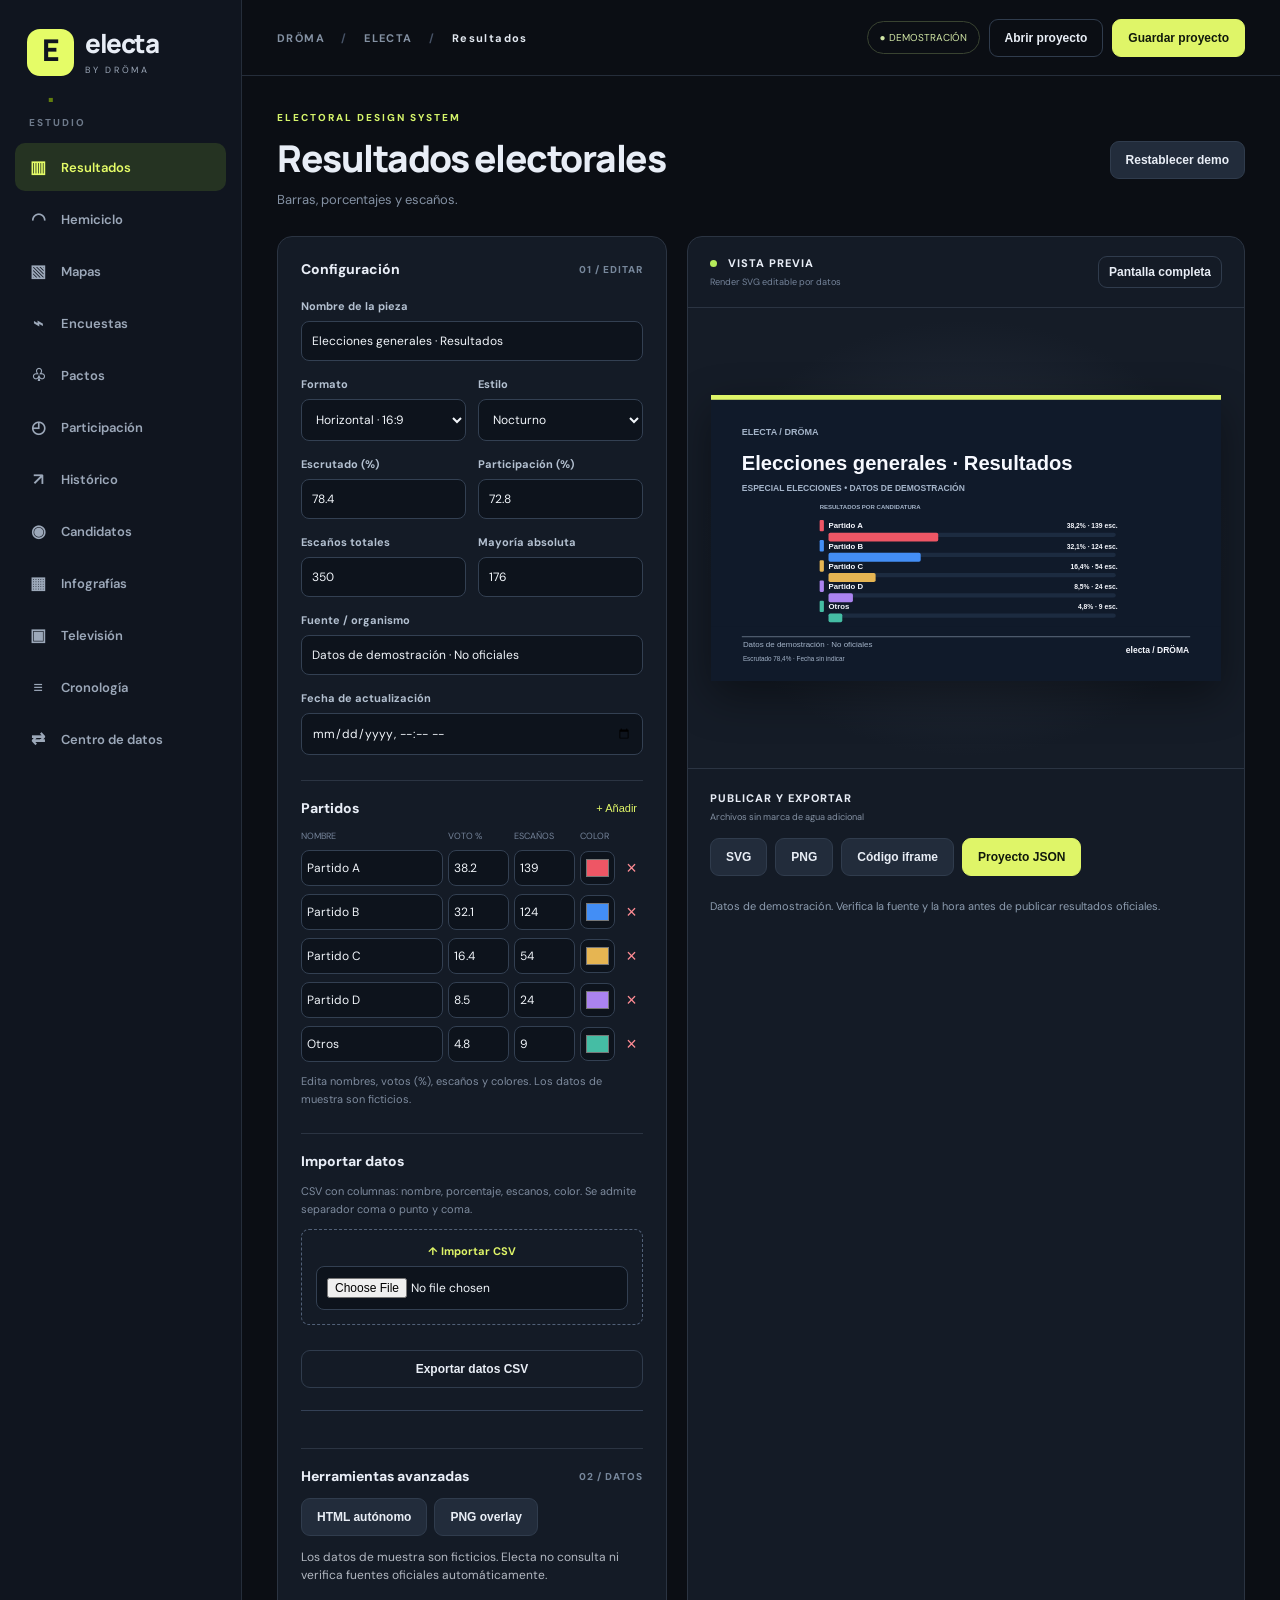
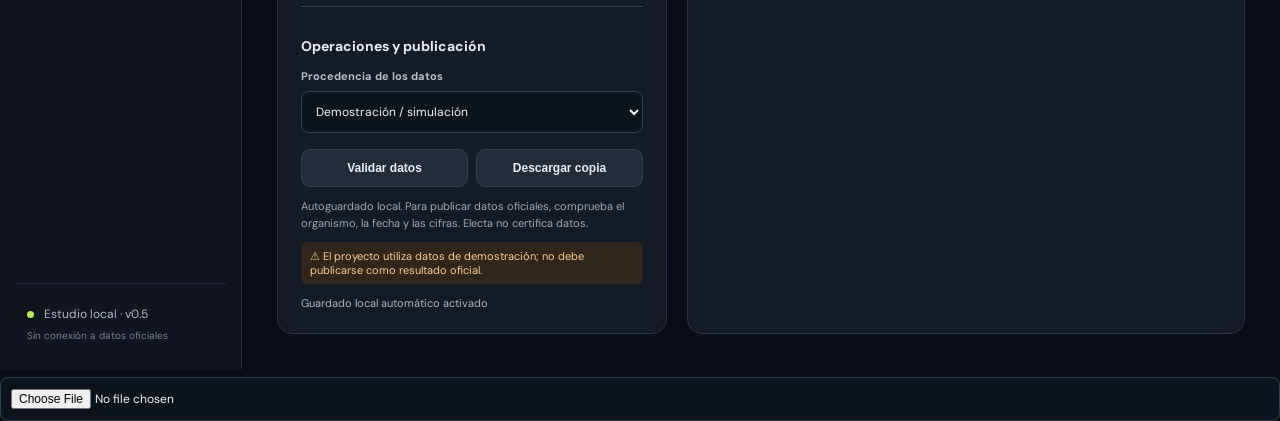
==== studio/index.html @ 77b4c9ef "Add files via upload" ====
<!doctype html><html lang="es"><head><meta charset="utf-8"><meta name="viewport" content="width=device-width,initial-scale=1"><title>Electa — Dröma</title><link rel="stylesheet" href="styles.css"></head><body>
<div class="app"><aside class="sidebar"><div class="brand"><div class="mark">E<span>.</span></div><div><strong>electa</strong><small>BY DRÖMA</small></div></div><div class="side-label">ESTUDIO</div><nav id="nav"></nav><div class="sidebar-bottom"><span class="status-dot"></span> Estudio local · v0.5 <small>Sin conexión a datos oficiales</small></div></aside>
<main class="main"><header class="top"><div class="crumb">DRÖMA <span>/</span> ELECTA <span>/</span> <b id="crumb">Resultados</b></div><div class="top-actions"><span class="pill">● DEMOSTRACIÓN</span><button class="btn ghost" id="openProject">Abrir proyecto</button><button class="btn primary" id="saveProject">Guardar proyecto</button></div></header><div class="workspace"><div class="page-title"><div><div class="eyebrow">ELECTORAL DESIGN SYSTEM</div><h1 id="heading">Resultados electorales</h1><p id="subtitle">Diseña gráficos y recursos editoriales con control total.</p></div><button class="btn outline" id="reset">Restablecer demo</button></div>
<div class="editor"><section class="controls"><div class="panel-title">Configuración <span>01 / EDITAR</span></div><label>Nombre de la pieza<input id="title" value="Elecciones generales · Resultados"></label><div class="two"><label>Formato<select id="ratio"><option value="16:9">Horizontal · 16:9</option><option value="1:1">Cuadrado · 1:1</option><option value="9:16">Vertical · 9:16</option></select></label><label>Estilo<select id="theme"><option value="dark">Nocturno</option><option value="light">Editorial claro</option></select></label></div><div class="two"><label>Escrutado (%)<input id="counted" type="number" min="0" max="100" step=".1" value="78.4"></label><label>Participación (%)<input id="turnout" type="number" min="0" max="100" step=".1" value="72.8"></label></div><div class="two"><label>Escaños totales<input id="seats" type="number" min="1" max="1000" value="350"></label><label>Mayoría absoluta<input id="majority" type="number" min="1" value="176"></label></div><label>Fuente / organismo<input id="source" value="Datos de demostración · No oficiales"></label><label>Fecha de actualización<input id="updated" type="datetime-local"></label><div class="panel-title compact">Partidos <button class="linkbtn" id="addParty">+ Añadir</button></div><div id="partyRows"></div><p class="hint">Edita nombres, votos (%), escaños y colores. Los datos de muestra son ficticios.</p><div class="panel-title compact">Importar datos</div><p class="hint">CSV con columnas: nombre, porcentaje, escanos, color. Se admite separador coma o punto y coma.</p><label class="upload">↑ Importar CSV<input type="file" id="csv" accept=".csv,text/csv" hidden></label><button class="btn ghost full" id="exportCSV">Exportar datos CSV</button></section>
<section class="preview"><div class="preview-top"><div><span class="live-dot"></span> VISTA PREVIA <small>Render SVG editable por datos</small></div><div class="preview-tools"><button class="btn ghost small" id="fullscreen">Pantalla completa</button></div></div><div class="stage" id="stage"><div id="render"></div></div><div class="export"><div class="export-label">PUBLICAR Y EXPORTAR <small>Archivos sin marca de agua adicional</small></div><div class="export-buttons"><button class="btn outline" id="svgExport">SVG</button><button class="btn outline" id="pngExport">PNG</button><button class="btn outline" id="copyEmbed">Código iframe</button><button class="btn primary" id="exportJSON">Proyecto JSON</button></div></div><div class="notice" id="notice">Los gráficos de demostración no representan resultados reales. La versión inicial funciona sin servidor.</div></section></div></div></main></div><input type="file" id="projectFile" accept=".json" hidden><script src="../core.js"></script><script src="geometry.js"></script><script src="app.js"></script><script src="advanced.js"></script><script src="operational.js"></script><script src="pactos.js"></script></body></html>
---- studio/styles.css ----
@import url('https://fonts.googleapis.com/css2?family=DM+Sans:wght@400;500;600;700&family=Manrope:wght@400;500;600;700;800&display=swap');:root{font-family:'DM Sans',Arial,sans-serif;color:#e8edf6;background:#0b0e14}*{box-sizing:border-box}body{margin:0}.app{display:flex;min-height:100vh}.sidebar{width:242px;flex-shrink:0;background:#10151f;border-right:1px solid #252d3a;padding:27px 15px;display:flex;flex-direction:column}.brand{display:flex;gap:11px;align-items:center;padding:2px 12px 40px}.mark{background:#e5fc67;color:#10151f;font-family:Manrope;font-size:30px;font-weight:800;width:47px;height:47px;display:grid;place-items:center;border-radius:13px}.mark span{color:#617d0e}.brand strong{font:800 26px Manrope;letter-spacing:-1.5px;display:block;line-height:1}.brand small{display:block;letter-spacing:2.7px;font-size:9px;color:#9ca8b9;margin-top:8px}.side-label{color:#6e7a8b;letter-spacing:2px;font-size:10px;font-weight:700;padding:0 14px 14px}nav{display:grid;gap:4px}.nav-item{width:100%;text-align:left;border:0;background:none;color:#9ca8b9;padding:13px 12px;border-radius:10px;cursor:pointer;display:flex;align-items:center;gap:12px;font:600 13px 'DM Sans'}.nav-item .symbol{font-size:17px;width:22px;text-align:center}.nav-item:hover{background:#1b2430;color:#fff}.nav-item.active{background:#253322;color:#e5fc67}.sidebar-bottom{margin-top:auto;border-top:1px solid #26303c;padding:22px 12px 0;color:#b1bac8;font-size:12px}.sidebar-bottom small{display:block;color:#748296;margin-top:7px}.status-dot,.live-dot{display:inline-block;width:7px;height:7px;border-radius:50%;background:#b5eb5a;margin-right:7px}.main{flex:1;min-width:0}.top{height:76px;border-bottom:1px solid #252d3a;display:flex;align-items:center;justify-content:space-between;padding:0 35px;gap:15px}.crumb{font-size:11px;letter-spacing:1.4px;color:#8491a3;font-weight:700}.crumb span{margin:0 12px;color:#475367}.crumb b{color:#e2e8f0}.top-actions{display:flex;align-items:center;gap:9px}.pill{border:1px solid #394331;color:#d1e6a5;border-radius:50px;font-size:10px;padding:9px 12px;white-space:nowrap}.btn{border:1px solid #303c4d;background:#1a2330;color:#e9eef6;border-radius:9px;padding:11px 15px;font-weight:700;font-size:12px;cursor:pointer;white-space:nowrap}.btn:hover{filter:brightness(1.18)}.btn.primary{background:#dff568;color:#11190c;border-color:#dff568}.btn.ghost{background:transparent}.btn.outline{background:#222c3b}.btn.small{padding:8px 10px}.btn.full{width:100%;margin-top:9px}.workspace{padding:35px;max-width:1650px;margin:auto}.page-title{display:flex;justify-content:space-between;align-items:center;margin-bottom:28px;gap:15px}.eyebrow{color:#d5f46a;font-size:10px;font-weight:800;letter-spacing:2px}h1{font:800 clamp(26px,3vw,37px) Manrope;margin:9px 0 8px;letter-spacing:-1.5px}.page-title p{color:#8491a3;margin:0;font-size:13px}.editor{display:grid;grid-template-columns:minmax(315px,390px) minmax(0,1fr);gap:20px}.controls,.preview{background:#141b26;border:1px solid #2b3442;border-radius:15px;min-width:0}.controls{padding:23px;align-self:start}.panel-title{display:flex;align-items:center;justify-content:space-between;font-weight:800;font-size:14px;margin-bottom:21px}.panel-title span{font-size:10px;letter-spacing:1px;color:#77879b}.panel-title.compact{margin:25px 0 13px;padding-top:18px;border-top:1px solid #2b3442}label{display:block;font-size:11px;font-weight:700;color:#b3c0d0;margin-bottom:16px}input,select{display:block;margin-top:8px;width:100%;background:#0d131c;border:1px solid #334052;color:#f1f5fa;border-radius:8px;padding:11px 10px;outline:none;font:12px 'DM Sans';min-width:0}input:focus,select:focus{border-color:#dff568}.two{display:grid;grid-template-columns:1fr 1fr;gap:12px}.party-row{display:grid;grid-template-columns:1fr 61px 61px 35px 23px;gap:5px;align-items:center;margin-bottom:8px}.party-row input{margin:0;padding:9px 5px}.party-row input[type=color]{padding:3px;height:34px;cursor:pointer}.party-row button{border:0;background:transparent;color:#ff8c94;font-size:18px;cursor:pointer}.party-head{display:grid;grid-template-columns:1fr 61px 61px 35px 23px;gap:5px;color:#75849a;font-size:9px;margin-bottom:8px}.linkbtn{background:none;border:0;color:#dff568;cursor:pointer;font-size:11px}.hint{font-size:11px;line-height:1.6;color:#7e8b9e}.upload{border:1px dashed #516077;border-radius:8px;padding:14px;text-align:center;cursor:pointer;color:#dff568}.preview{display:flex;flex-direction:column;overflow:hidden}.preview-top{display:flex;justify-content:space-between;align-items:center;padding:19px 22px;border-bottom:1px solid #2b3442;font-size:11px;font-weight:800;letter-spacing:1px}.preview-top small{display:block;color:#75849a;letter-spacing:0;font-weight:400;margin-top:6px}.stage{background:radial-gradient(ellipse at center,#2a3342 0,#151c27 67%);padding:35px 23px;display:flex;justify-content:center;align-items:center;min-height:460px;overflow:hidden}.stage #render{width:100%;max-width:860px;filter:drop-shadow(0 15px 22px #0006)}.stage svg{display:block;width:100%;height:auto}.export{padding:22px;border-top:1px solid #2b3442;display:flex;align-items:center;justify-content:space-between;gap:15px;flex-wrap:wrap}.export-label{font-size:11px;letter-spacing:1px;font-weight:800}.export-label small{display:block;letter-spacing:0;color:#8491a3;font-weight:400;margin-top:6px}.export-buttons{display:flex;gap:8px;flex-wrap:wrap}.notice{font-size:11px;color:#8d9db0;padding:0 22px 20px;line-height:1.5}@media(max-width:1150px){.editor{grid-template-columns:1fr}.controls{order:2}.preview{order:1}}@media(max-width:750px){.app{display:block}.sidebar{width:100%;padding:12px}.brand{padding:5px}.side-label,.sidebar-bottom{display:none}nav{display:flex;overflow:auto}.nav-item{white-space:nowrap;width:auto}.top{height:auto;padding:13px;flex-wrap:wrap}.workspace{padding:16px}.page-title{align-items:flex-start}.page-title>.btn{display:none}.stage{padding:12px;min-height:230px}.controls{padding:16px}.pill{display:none}}@media print{.sidebar,.top,.controls,.page-title,.preview-top,.export,.notice{display:none!important}.main,.workspace,.preview{padding:0!important;border:0!important}.stage{padding:0!important;background:none!important}}
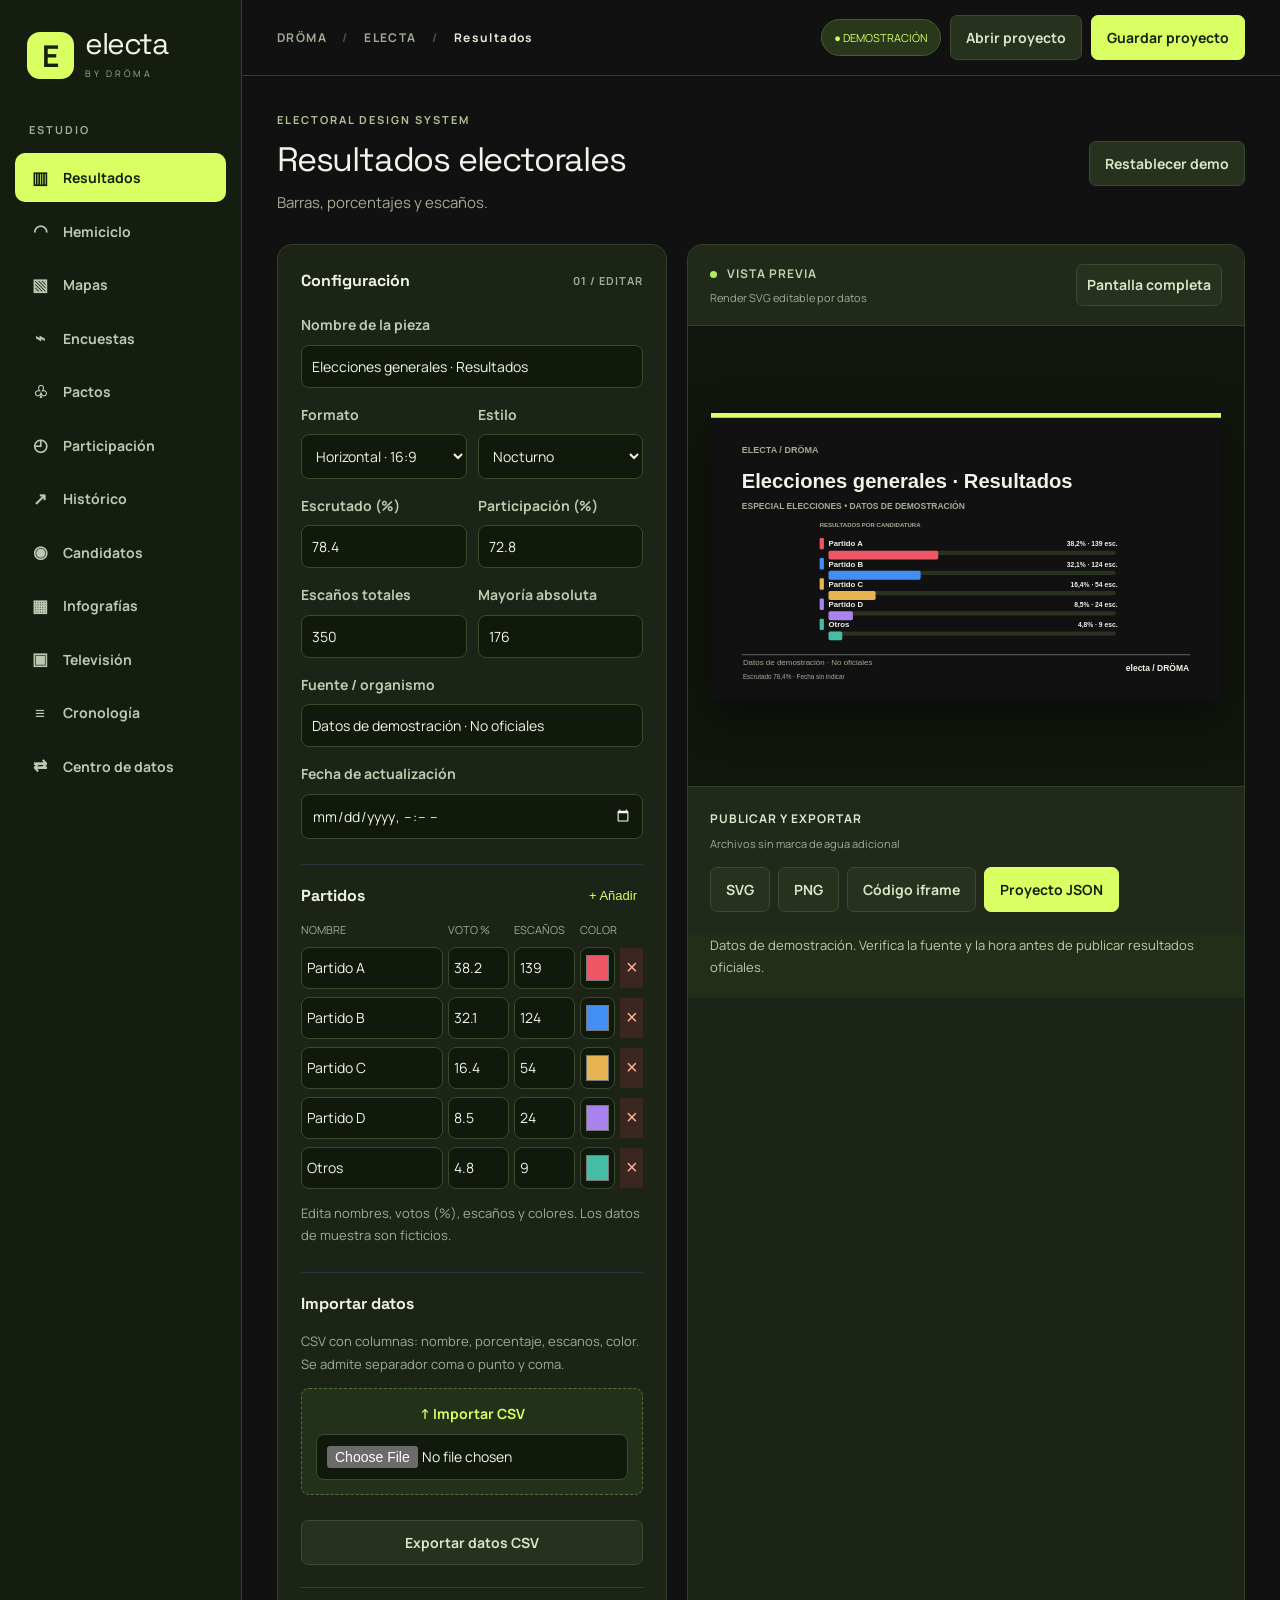
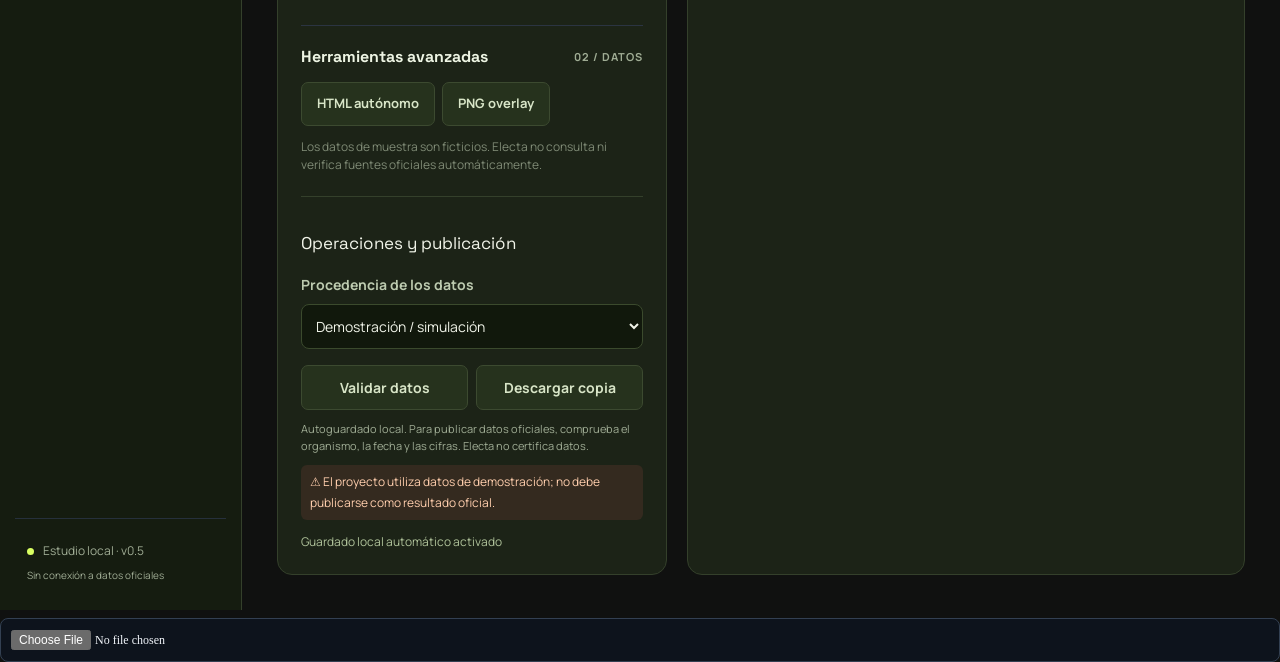
==== commit fabe113e: "Add files via upload" ====
--- a/studio/index.html
+++ b/studio/index.html
@@ -1,5 +1,5 @@
-<!doctype html><html lang="es"><head><meta charset="utf-8"><meta name="viewport" content="width=device-width,initial-scale=1"><title>Electa — Dröma</title><link rel="stylesheet" href="styles.css"></head><body>
+<!doctype html><html lang="es"><head><meta charset="utf-8"><meta name="viewport" content="width=device-width,initial-scale=1"><title>Electa — Dröma</title><link rel="stylesheet" href="styles.css?v=1.2.1"></head><body>
 <div class="app"><aside class="sidebar"><div class="brand"><div class="mark">E<span>.</span></div><div><strong>electa</strong><small>BY DRÖMA</small></div></div><div class="side-label">ESTUDIO</div><nav id="nav"></nav><div class="sidebar-bottom"><span class="status-dot"></span> Estudio local · v0.5 <small>Sin conexión a datos oficiales</small></div></aside>
 <main class="main"><header class="top"><div class="crumb">DRÖMA <span>/</span> ELECTA <span>/</span> <b id="crumb">Resultados</b></div><div class="top-actions"><span class="pill">● DEMOSTRACIÓN</span><button class="btn ghost" id="openProject">Abrir proyecto</button><button class="btn primary" id="saveProject">Guardar proyecto</button></div></header><div class="workspace"><div class="page-title"><div><div class="eyebrow">ELECTORAL DESIGN SYSTEM</div><h1 id="heading">Resultados electorales</h1><p id="subtitle">Diseña gráficos y recursos editoriales con control total.</p></div><button class="btn outline" id="reset">Restablecer demo</button></div>
 <div class="editor"><section class="controls"><div class="panel-title">Configuración <span>01 / EDITAR</span></div><label>Nombre de la pieza<input id="title" value="Elecciones generales · Resultados"></label><div class="two"><label>Formato<select id="ratio"><option value="16:9">Horizontal · 16:9</option><option value="1:1">Cuadrado · 1:1</option><option value="9:16">Vertical · 9:16</option></select></label><label>Estilo<select id="theme"><option value="dark">Nocturno</option><option value="light">Editorial claro</option></select></label></div><div class="two"><label>Escrutado (%)<input id="counted" type="number" min="0" max="100" step=".1" value="78.4"></label><label>Participación (%)<input id="turnout" type="number" min="0" max="100" step=".1" value="72.8"></label></div><div class="two"><label>Escaños totales<input id="seats" type="number" min="1" max="1000" value="350"></label><label>Mayoría absoluta<input id="majority" type="number" min="1" value="176"></label></div><label>Fuente / organismo<input id="source" value="Datos de demostración · No oficiales"></label><label>Fecha de actualización<input id="updated" type="datetime-local"></label><div class="panel-title compact">Partidos <button class="linkbtn" id="addParty">+ Añadir</button></div><div id="partyRows"></div><p class="hint">Edita nombres, votos (%), escaños y colores. Los datos de muestra son ficticios.</p><div class="panel-title compact">Importar datos</div><p class="hint">CSV con columnas: nombre, porcentaje, escanos, color. Se admite separador coma o punto y coma.</p><label class="upload">↑ Importar CSV<input type="file" id="csv" accept=".csv,text/csv" hidden></label><button class="btn ghost full" id="exportCSV">Exportar datos CSV</button></section>
-<section class="preview"><div class="preview-top"><div><span class="live-dot"></span> VISTA PREVIA <small>Render SVG editable por datos</small></div><div class="preview-tools"><button class="btn ghost small" id="fullscreen">Pantalla completa</button></div></div><div class="stage" id="stage"><div id="render"></div></div><div class="export"><div class="export-label">PUBLICAR Y EXPORTAR <small>Archivos sin marca de agua adicional</small></div><div class="export-buttons"><button class="btn outline" id="svgExport">SVG</button><button class="btn outline" id="pngExport">PNG</button><button class="btn outline" id="copyEmbed">Código iframe</button><button class="btn primary" id="exportJSON">Proyecto JSON</button></div></div><div class="notice" id="notice">Los gráficos de demostración no representan resultados reales. La versión inicial funciona sin servidor.</div></section></div></div></main></div><input type="file" id="projectFile" accept=".json" hidden><script src="../core.js"></script><script src="geometry.js"></script><script src="app.js"></script><script src="advanced.js"></script><script src="operational.js"></script><script src="pactos.js"></script></body></html>
+<section class="preview"><div class="preview-top"><div><span class="live-dot"></span> VISTA PREVIA <small>Render SVG editable por datos</small></div><div class="preview-tools"><button class="btn ghost small" id="fullscreen">Pantalla completa</button></div></div><div class="stage" id="stage"><div id="render"></div></div><div class="export"><div class="export-label">PUBLICAR Y EXPORTAR <small>Archivos sin marca de agua adicional</small></div><div class="export-buttons"><button class="btn outline" id="svgExport">SVG</button><button class="btn outline" id="pngExport">PNG</button><button class="btn outline" id="copyEmbed">Código iframe</button><button class="btn primary" id="exportJSON">Proyecto JSON</button></div></div><div class="notice" id="notice">Los gráficos de demostración no representan resultados reales. La versión inicial funciona sin servidor.</div></section></div></div></main></div><input type="file" id="projectFile" accept=".json" hidden><script src="../core.js?v=1.2.1"></script><script src="geometry.js?v=1.2.1"></script><script src="app.js?v=1.2.1"></script><script src="advanced.js?v=1.2.1"></script><script src="operational.js?v=1.2.1"></script><script src="pactos.js?v=1.2.1"></script></body></html>
--- a/studio/styles.css
+++ b/studio/styles.css
@@ -1 +1,11 @@
-@import url('https://fonts.googleapis.com/css2?family=DM+Sans:wght@400;500;600;700&family=Manrope:wght@400;500;600;700;800&display=swap');:root{font-family:'DM Sans',Arial,sans-serif;color:#e8edf6;background:#0b0e14}*{box-sizing:border-box}body{margin:0}.app{display:flex;min-height:100vh}.sidebar{width:242px;flex-shrink:0;background:#10151f;border-right:1px solid #252d3a;padding:27px 15px;display:flex;flex-direction:column}.brand{display:flex;gap:11px;align-items:center;padding:2px 12px 40px}.mark{background:#e5fc67;color:#10151f;font-family:Manrope;font-size:30px;font-weight:800;width:47px;height:47px;display:grid;place-items:center;border-radius:13px}.mark span{color:#617d0e}.brand strong{font:800 26px Manrope;letter-spacing:-1.5px;display:block;line-height:1}.brand small{display:block;letter-spacing:2.7px;font-size:9px;color:#9ca8b9;margin-top:8px}.side-label{color:#6e7a8b;letter-spacing:2px;font-size:10px;font-weight:700;padding:0 14px 14px}nav{display:grid;gap:4px}.nav-item{width:100%;text-align:left;border:0;background:none;color:#9ca8b9;padding:13px 12px;border-radius:10px;cursor:pointer;display:flex;align-items:center;gap:12px;font:600 13px 'DM Sans'}.nav-item .symbol{font-size:17px;width:22px;text-align:center}.nav-item:hover{background:#1b2430;color:#fff}.nav-item.active{background:#253322;color:#e5fc67}.sidebar-bottom{margin-top:auto;border-top:1px solid #26303c;padding:22px 12px 0;color:#b1bac8;font-size:12px}.sidebar-bottom small{display:block;color:#748296;margin-top:7px}.status-dot,.live-dot{display:inline-block;width:7px;height:7px;border-radius:50%;background:#b5eb5a;margin-right:7px}.main{flex:1;min-width:0}.top{height:76px;border-bottom:1px solid #252d3a;display:flex;align-items:center;justify-content:space-between;padding:0 35px;gap:15px}.crumb{font-size:11px;letter-spacing:1.4px;color:#8491a3;font-weight:700}.crumb span{margin:0 12px;color:#475367}.crumb b{color:#e2e8f0}.top-actions{display:flex;align-items:center;gap:9px}.pill{border:1px solid #394331;color:#d1e6a5;border-radius:50px;font-size:10px;padding:9px 12px;white-space:nowrap}.btn{border:1px solid #303c4d;background:#1a2330;color:#e9eef6;border-radius:9px;padding:11px 15px;font-weight:700;font-size:12px;cursor:pointer;white-space:nowrap}.btn:hover{filter:brightness(1.18)}.btn.primary{background:#dff568;color:#11190c;border-color:#dff568}.btn.ghost{background:transparent}.btn.outline{background:#222c3b}.btn.small{padding:8px 10px}.btn.full{width:100%;margin-top:9px}.workspace{padding:35px;max-width:1650px;margin:auto}.page-title{display:flex;justify-content:space-between;align-items:center;margin-bottom:28px;gap:15px}.eyebrow{color:#d5f46a;font-size:10px;font-weight:800;letter-spacing:2px}h1{font:800 clamp(26px,3vw,37px) Manrope;margin:9px 0 8px;letter-spacing:-1.5px}.page-title p{color:#8491a3;margin:0;font-size:13px}.editor{display:grid;grid-template-columns:minmax(315px,390px) minmax(0,1fr);gap:20px}.controls,.preview{background:#141b26;border:1px solid #2b3442;border-radius:15px;min-width:0}.controls{padding:23px;align-self:start}.panel-title{display:flex;align-items:center;justify-content:space-between;font-weight:800;font-size:14px;margin-bottom:21px}.panel-title span{font-size:10px;letter-spacing:1px;color:#77879b}.panel-title.compact{margin:25px 0 13px;padding-top:18px;border-top:1px solid #2b3442}label{display:block;font-size:11px;font-weight:700;color:#b3c0d0;margin-bottom:16px}input,select{display:block;margin-top:8px;width:100%;background:#0d131c;border:1px solid #334052;color:#f1f5fa;border-radius:8px;padding:11px 10px;outline:none;font:12px 'DM Sans';min-width:0}input:focus,select:focus{border-color:#dff568}.two{display:grid;grid-template-columns:1fr 1fr;gap:12px}.party-row{display:grid;grid-template-columns:1fr 61px 61px 35px 23px;gap:5px;align-items:center;margin-bottom:8px}.party-row input{margin:0;padding:9px 5px}.party-row input[type=color]{padding:3px;height:34px;cursor:pointer}.party-row button{border:0;background:transparent;color:#ff8c94;font-size:18px;cursor:pointer}.party-head{display:grid;grid-template-columns:1fr 61px 61px 35px 23px;gap:5px;color:#75849a;font-size:9px;margin-bottom:8px}.linkbtn{background:none;border:0;color:#dff568;cursor:pointer;font-size:11px}.hint{font-size:11px;line-height:1.6;color:#7e8b9e}.upload{border:1px dashed #516077;border-radius:8px;padding:14px;text-align:center;cursor:pointer;color:#dff568}.preview{display:flex;flex-direction:column;overflow:hidden}.preview-top{display:flex;justify-content:space-between;align-items:center;padding:19px 22px;border-bottom:1px solid #2b3442;font-size:11px;font-weight:800;letter-spacing:1px}.preview-top small{display:block;color:#75849a;letter-spacing:0;font-weight:400;margin-top:6px}.stage{background:radial-gradient(ellipse at center,#2a3342 0,#151c27 67%);padding:35px 23px;display:flex;justify-content:center;align-items:center;min-height:460px;overflow:hidden}.stage #render{width:100%;max-width:860px;filter:drop-shadow(0 15px 22px #0006)}.stage svg{display:block;width:100%;height:auto}.export{padding:22px;border-top:1px solid #2b3442;display:flex;align-items:center;justify-content:space-between;gap:15px;flex-wrap:wrap}.export-label{font-size:11px;letter-spacing:1px;font-weight:800}.export-label small{display:block;letter-spacing:0;color:#8491a3;font-weight:400;margin-top:6px}.export-buttons{display:flex;gap:8px;flex-wrap:wrap}.notice{font-size:11px;color:#8d9db0;padding:0 22px 20px;line-height:1.5}@media(max-width:1150px){.editor{grid-template-columns:1fr}.controls{order:2}.preview{order:1}}@media(max-width:750px){.app{display:block}.sidebar{width:100%;padding:12px}.brand{padding:5px}.side-label,.sidebar-bottom{display:none}nav{display:flex;overflow:auto}.nav-item{white-space:nowrap;width:auto}.top{height:auto;padding:13px;flex-wrap:wrap}.workspace{padding:16px}.page-title{align-items:flex-start}.page-title>.btn{display:none}.stage{padding:12px;min-height:230px}.controls{padding:16px}.pill{display:none}}@media print{.sidebar,.top,.controls,.page-title,.preview-top,.export,.notice{display:none!important}.main,.workspace,.preview{padding:0!important;border:0!important}.stage{padding:0!important;background:none!important}}
+:root{font-family:'DM Sans',Arial,sans-serif;color:#e8edf6;background:#0b0e14}*{box-sizing:border-box}body{margin:0}.app{display:flex;min-height:100vh}.sidebar{width:242px;flex-shrink:0;background:#10151f;border-right:1px solid #252d3a;padding:27px 15px;display:flex;flex-direction:column}.brand{display:flex;gap:11px;align-items:center;padding:2px 12px 40px}.mark{background:#e5fc67;color:#10151f;font-family:Manrope;font-size:30px;font-weight:800;width:47px;height:47px;display:grid;place-items:center;border-radius:13px}.mark span{color:#617d0e}.brand strong{font:800 26px Manrope;letter-spacing:-1.5px;display:block;line-height:1}.brand small{display:block;letter-spacing:2.7px;font-size:9px;color:#9ca8b9;margin-top:8px}.side-label{color:#6e7a8b;letter-spacing:2px;font-size:10px;font-weight:700;padding:0 14px 14px}nav{display:grid;gap:4px}.nav-item{width:100%;text-align:left;border:0;background:none;color:#9ca8b9;padding:13px 12px;border-radius:10px;cursor:pointer;display:flex;align-items:center;gap:12px;font:600 13px 'DM Sans'}.nav-item .symbol{font-size:17px;width:22px;text-align:center}.nav-item:hover{background:#1b2430;color:#fff}.nav-item.active{background:#253322;color:#e5fc67}.sidebar-bottom{margin-top:auto;border-top:1px solid #26303c;padding:22px 12px 0;color:#b1bac8;font-size:12px}.sidebar-bottom small{display:block;color:#748296;margin-top:7px}.status-dot,.live-dot{display:inline-block;width:7px;height:7px;border-radius:50%;background:#b5eb5a;margin-right:7px}.main{flex:1;min-width:0}.top{height:76px;border-bottom:1px solid #252d3a;display:flex;align-items:center;justify-content:space-between;padding:0 35px;gap:15px}.crumb{font-size:11px;letter-spacing:1.4px;color:#8491a3;font-weight:700}.crumb span{margin:0 12px;color:#475367}.crumb b{color:#e2e8f0}.top-actions{display:flex;align-items:center;gap:9px}.pill{border:1px solid #394331;color:#d1e6a5;border-radius:50px;font-size:10px;padding:9px 12px;white-space:nowrap}.btn{border:1px solid #303c4d;background:#1a2330;color:#e9eef6;border-radius:9px;padding:11px 15px;font-weight:700;font-size:12px;cursor:pointer;white-space:nowrap}.btn:hover{filter:brightness(1.18)}.btn.primary{background:#dff568;color:#11190c;border-color:#dff568}.btn.ghost{background:transparent}.btn.outline{background:#222c3b}.btn.small{padding:8px 10px}.btn.full{width:100%;margin-top:9px}.workspace{padding:35px;max-width:1650px;margin:auto}.page-title{display:flex;justify-content:space-between;align-items:center;margin-bottom:28px;gap:15px}.eyebrow{color:#d5f46a;font-size:10px;font-weight:800;letter-spacing:2px}h1{font:800 clamp(26px,3vw,37px) Manrope;margin:9px 0 8px;letter-spacing:-1.5px}.page-title p{color:#8491a3;margin:0;font-size:13px}.editor{display:grid;grid-template-columns:minmax(315px,390px) minmax(0,1fr);gap:20px}.controls,.preview{background:#141b26;border:1px solid #2b3442;border-radius:15px;min-width:0}.controls{padding:23px;align-self:start}.panel-title{display:flex;align-items:center;justify-content:space-between;font-weight:800;font-size:14px;margin-bottom:21px}.panel-title span{font-size:10px;letter-spacing:1px;color:#77879b}.panel-title.compact{margin:25px 0 13px;padding-top:18px;border-top:1px solid #2b3442}label{display:block;font-size:11px;font-weight:700;color:#b3c0d0;margin-bottom:16px}input,select{display:block;margin-top:8px;width:100%;background:#0d131c;border:1px solid #334052;color:#f1f5fa;border-radius:8px;padding:11px 10px;outline:none;font:12px 'DM Sans';min-width:0}input:focus,select:focus{border-color:#dff568}.two{display:grid;grid-template-columns:1fr 1fr;gap:12px}.party-row{display:grid;grid-template-columns:1fr 61px 61px 35px 23px;gap:5px;align-items:center;margin-bottom:8px}.party-row input{margin:0;padding:9px 5px}.party-row input[type=color]{padding:3px;height:34px;cursor:pointer}.party-row button{border:0;background:transparent;color:#ff8c94;font-size:18px;cursor:pointer}.party-head{display:grid;grid-template-columns:1fr 61px 61px 35px 23px;gap:5px;color:#75849a;font-size:9px;margin-bottom:8px}.linkbtn{background:none;border:0;color:#dff568;cursor:pointer;font-size:11px}.hint{font-size:11px;line-height:1.6;color:#7e8b9e}.upload{border:1px dashed #516077;border-radius:8px;padding:14px;text-align:center;cursor:pointer;color:#dff568}.preview{display:flex;flex-direction:column;overflow:hidden}.preview-top{display:flex;justify-content:space-between;align-items:center;padding:19px 22px;border-bottom:1px solid #2b3442;font-size:11px;font-weight:800;letter-spacing:1px}.preview-top small{display:block;color:#75849a;letter-spacing:0;font-weight:400;margin-top:6px}.stage{background:radial-gradient(ellipse at center,#2a3342 0,#151c27 67%);padding:35px 23px;display:flex;justify-content:center;align-items:center;min-height:460px;overflow:hidden}.stage #render{width:100%;max-width:860px;filter:drop-shadow(0 15px 22px #0006)}.stage svg{display:block;width:100%;height:auto}.export{padding:22px;border-top:1px solid #2b3442;display:flex;align-items:center;justify-content:space-between;gap:15px;flex-wrap:wrap}.export-label{font-size:11px;letter-spacing:1px;font-weight:800}.export-label small{display:block;letter-spacing:0;color:#8491a3;font-weight:400;margin-top:6px}.export-buttons{display:flex;gap:8px;flex-wrap:wrap}.notice{font-size:11px;color:#8d9db0;padding:0 22px 20px;line-height:1.5}@media(max-width:1150px){.editor{grid-template-columns:1fr}.controls{order:2}.preview{order:1}}@media(max-width:750px){.app{display:block}.sidebar{width:100%;padding:12px}.brand{padding:5px}.side-label,.sidebar-bottom{display:none}nav{display:flex;overflow:auto}.nav-item{white-space:nowrap;width:auto}.top{height:auto;padding:13px;flex-wrap:wrap}.workspace{padding:16px}.page-title{align-items:flex-start}.page-title>.btn{display:none}.stage{padding:12px;min-height:230px}.controls{padding:16px}.pill{display:none}}@media print{.sidebar,.top,.controls,.page-title,.preview-top,.export,.notice{display:none!important}.main,.workspace,.preview{padding:0!important;border:0!important}.stage{padding:0!important;background:none!important}}
+
+/* Dröma visual identity shared with the sound studio. */
+:root{font-family:'Manrope',Arial,sans-serif;color:#f1f4e9;background:#101110;color-scheme:dark;--line:#34402b}body{font-size:15px;line-height:1.6;background:#101110;color:#f1f4e9}h1,h2,h3,.panel-title,.pact-number{font-family:'Space Grotesk',Arial,sans-serif}.sidebar{background:#151c10;border-color:#34402b}.brand .mark,.mark{background:#d9ff62;color:#17200c}.mark span{color:#17200c}.brand strong{font-family:'Space Grotesk',Arial,sans-serif;font-size:30px;font-weight:500}.brand small,.side-label,.sidebar-bottom,.sidebar-bottom small{color:#a0ad95}.side-label{font-size:11px}.nav-item{font-family:'Manrope',Arial,sans-serif;font-size:14px;color:#bdc8b2;padding:12px 14px;line-height:1.5}.nav-item.active{background:#d9ff62;color:#17200c;border-color:#d9ff62}.nav-item:hover:not(.active){background:#26331b;color:#f1f4e9}.sidebar-bottom{font-size:12px}.sidebar-bottom .status-dot{background:#d9ff62}.top{background:#101110;border-color:#34402b}.crumb{font-size:12px;color:#a0ad95}.crumb b{color:#e2ecd5}.pill{color:#d9ff62;background:#29371b;border-color:#465d2d;font-size:11px}.page-title .eyebrow{color:#afc293;font-size:11px}.page-title h1{color:#f1f4e9;font-size:34px;font-weight:500;letter-spacing:-1.2px}.page-title p{color:#a0ad95;font-size:15px;line-height:1.8}.controls,.preview{background:#1c2317;border-color:#34402b}.panel-title{font-size:16px;color:#eef5e4}.panel-title span{font-family:'Manrope',Arial,sans-serif;color:#a0ad95;font-size:11px}.controls label{font-size:14px;color:#bdcbb0;line-height:1.6}.controls input,.controls select,.pact-dock input,.pact-dock select,.advanced-controls input{background:#11180c;border:1px solid #3b4a2d;color:#f1f4e9;font:14px 'Manrope',Arial,sans-serif;min-height:42px}.controls input:focus,.controls select:focus{outline-color:#d9ff62;border-color:#d9ff62}.two{gap:11px}.btn{font-family:'Manrope',Arial,sans-serif;font-size:14px;min-height:42px;line-height:1.5;border-color:#3c4a30;border-radius:7px}.btn.primary{background:#d9ff62;border-color:#d9ff62;color:#17200c}.btn.outline,.btn.ghost{color:#d8e5c7;border-color:#3c4a30;background:#26321d}.btn.primary:hover{background:#e4ff8b}.btn.outline:hover,.btn.ghost:hover{background:#324226;color:#f1f4e9}.linkbtn{color:#d9ff62;font-size:13px}.hint,.adv-help,.operations .op-note{color:#a0ad95;font-size:13px;line-height:1.75}.upload{color:#d9ff62!important;background:#24311a;border-color:#566f39;font-size:14px!important;min-height:45px}.party-head{font-size:11px;color:#a0ad95}.party-row input{font-size:14px;min-width:0}.party-row button{background:#3b2720;color:#ffb49b;font-size:20px;min-height:40px}.preview-top{background:#20291a;border-color:#34402b;color:#c2d3ac;font-size:12px}.preview-top small{font-size:11px;color:#a0ad95}.stage{background:#10150d}.export{border-color:#34402b;background:#20291a}.export-label{color:#dbe7ce;font-size:12px}.export-label small{color:#a0ad95;font-size:11px}.notice{background:#222e17;color:#bcccaa;border-color:#34402b;font-size:13px;line-height:1.7}.pact-dock{background:#1c2317!important;border-color:#34402b!important}.pact-dock h2{font-family:'Space Grotesk',Arial,sans-serif!important;font-size:22px!important;font-weight:500!important}.pact-dock .pact-muted,.pact-dock .pact-label{color:#a8b998!important;font-size:12px!important;line-height:1.75!important}.pact-dock .pact-party span{font-size:14px!important}.pact-dock .pact-party select{font-size:12px!important}.pact-dock .pact-metric,.pact-dock .pact-grid>div{background:#2a371e!important}.pact-dock .pact-number{font-family:'Space Grotesk',Arial,sans-serif!important;font-size:38px!important}.pact-dock .pact-number>span{font-size:15px!important;color:#a8b998!important}.pact-dock .pact-track{background:#3a492b!important}.pact-dock .pact-alert{color:#ffb49b!important;font-size:13px!important}.pact-dock .pact-ok{color:#d9ff62!important}.pact-dock .pact-grid strong{font-size:23px!important}.pact-dock .pact-toggle,.pact-dock .pact-scenario-name{font-size:13px!important}.pact-dock .pact-scenario{border-color:#34402b!important}.pact-dock .pact-toggle input{min-height:0;accent-color:#d9ff62}.operations{border-color:#34402b!important}.operations h3,.advanced-controls h3{font-size:17px!important;font-weight:500!important}.operations .op-status{font-size:12px!important;color:#afc29a!important}.operations .issue{background:#342a1f!important;color:#ffcead!important;font-size:12px!important;line-height:1.7!important}.operations .ok{color:#d9ff62!important;font-size:13px!important}.operations .territory span{font-size:13px!important}.advanced-controls{border-color:#34402b!important}.advanced-controls .adv-actions button{font-size:13px!important}.advanced-controls .coalition-pick,.advanced-controls .adv-check{font-size:14px!important}.advanced-controls input[type=checkbox]{min-height:0;accent-color:#d9ff62}.advanced-controls .adv-events{grid-template-columns:85px minmax(0,1fr) 31px}.pact-dock .pact-party{grid-template-columns:12px minmax(0,1fr) 95px!important}
+@media(max-width:1100px){.page-title h1{font-size:31px}.top-actions{flex-wrap:wrap}.editor{gap:20px}.controls{padding:22px}}
+@media(max-width:700px){body{font-size:15px}.nav-item{font-size:12px;padding:10px 12px}.page-title h1{font-size:29px}.page-title p{font-size:14px}.controls label{font-size:14px}.controls input,.controls select,.pact-dock input,.pact-dock select{font-size:16px;min-height:44px}.btn{font-size:14px;min-height:44px;white-space:normal}.hint,.adv-help{font-size:13px}.top{gap:12px;flex-wrap:wrap}.top-actions{gap:7px}.preview-top{font-size:11px}.preview-top small{display:none}.pact-dock .pact-party select{font-size:14px!important}.operations .territory{grid-template-columns:1fr!important}.party-row input{font-size:14px;min-height:43px}}
+
+@font-face{font-family:'Manrope';font-style:normal;font-weight:400;font-display:swap;src:url([data-uri]) format('woff')}
+@font-face{font-family:'Manrope';font-style:normal;font-weight:700;font-display:swap;src:url([data-uri]) format('woff')}
+@font-face{font-family:'Space Grotesk';font-style:normal;font-weight:400;font-display:swap;src:url([data-uri]) format('woff')}
+@font-face{font-family:'Space Grotesk';font-style:normal;font-weight:700;font-display:swap;src:url([data-uri]) format('woff')}
